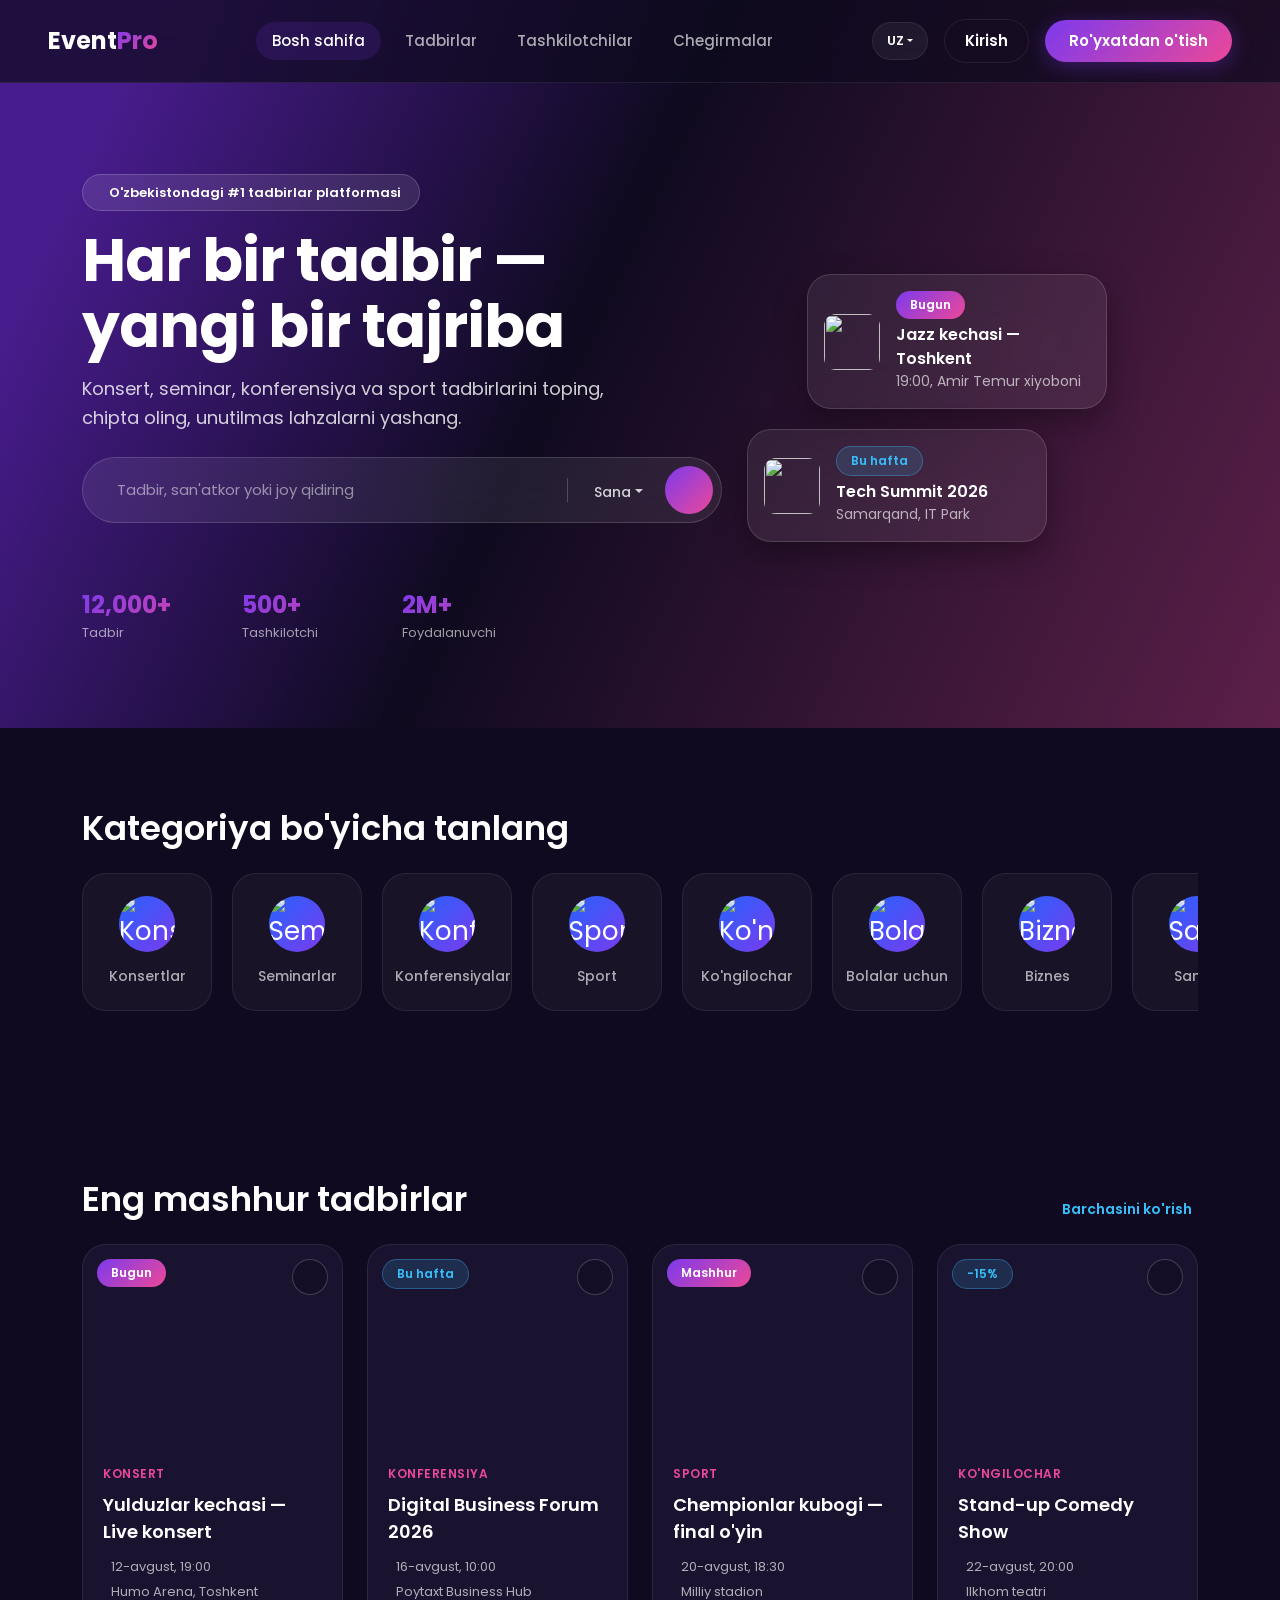
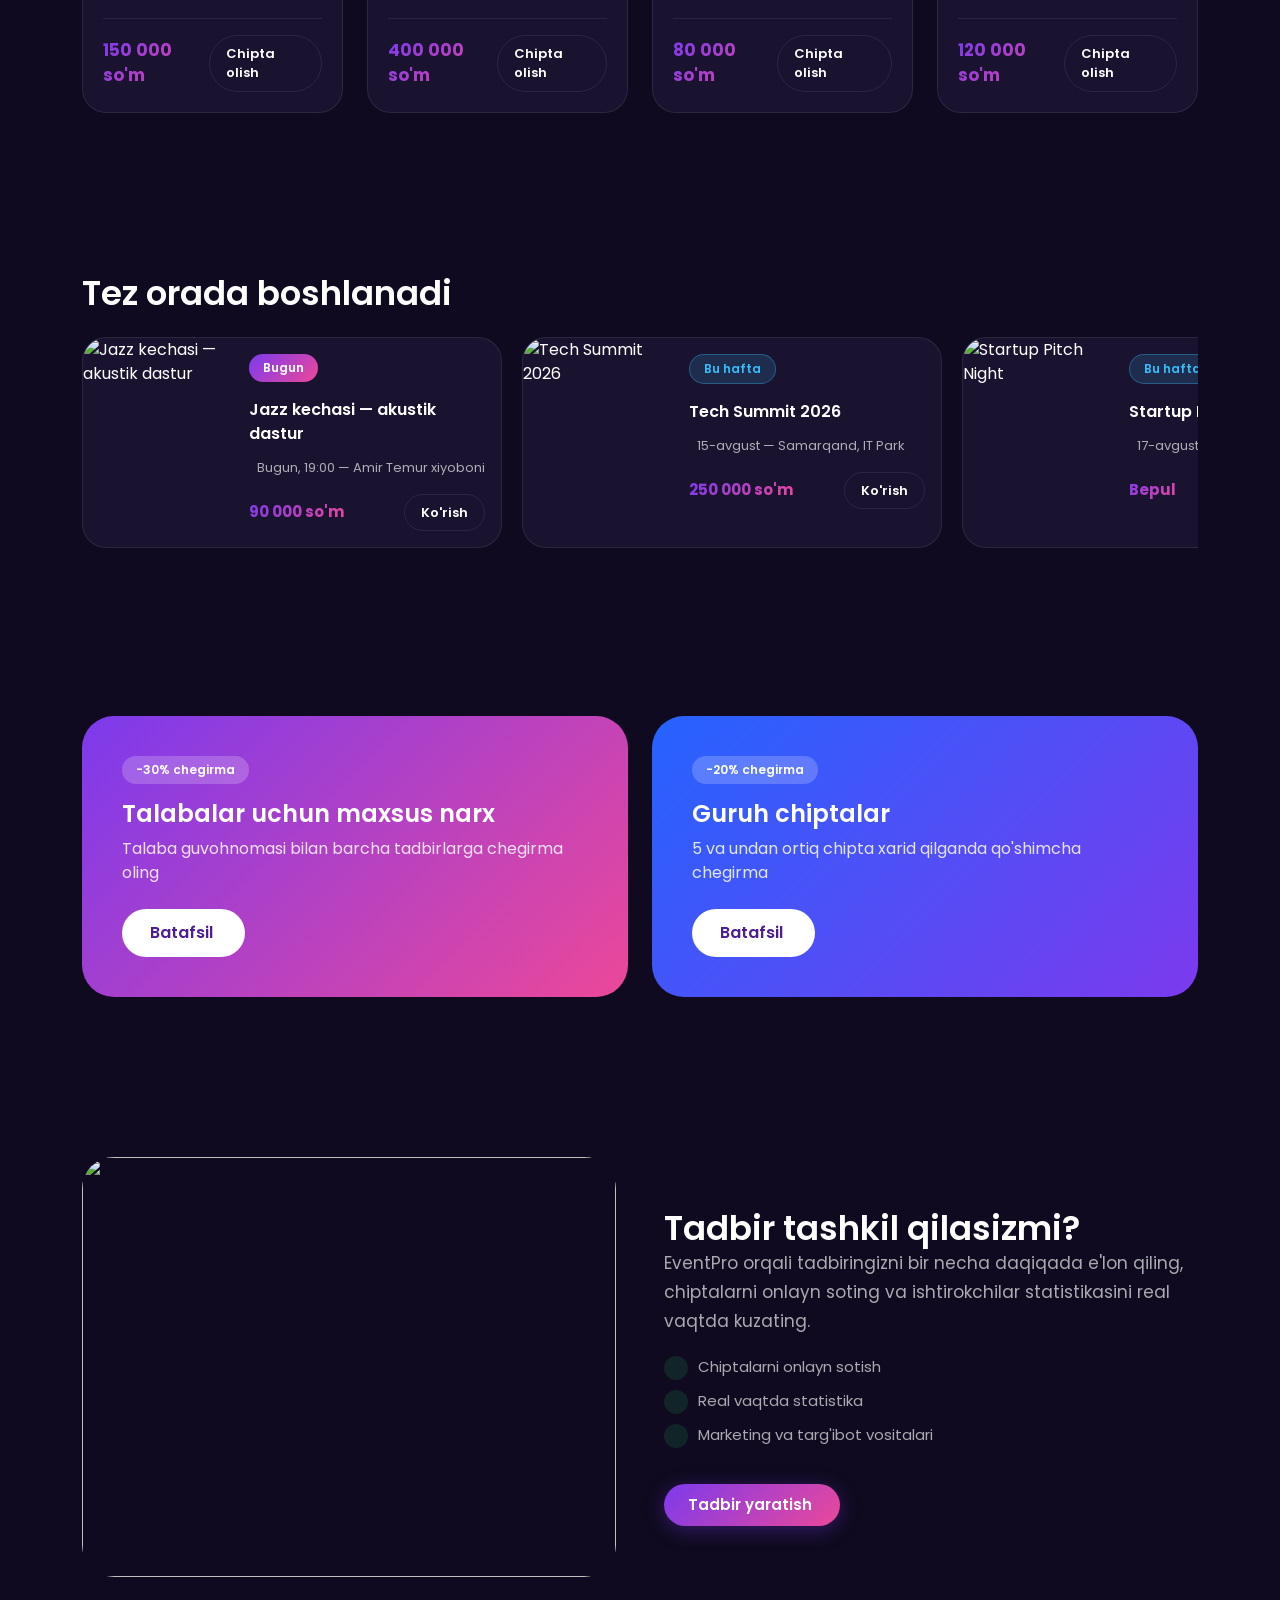
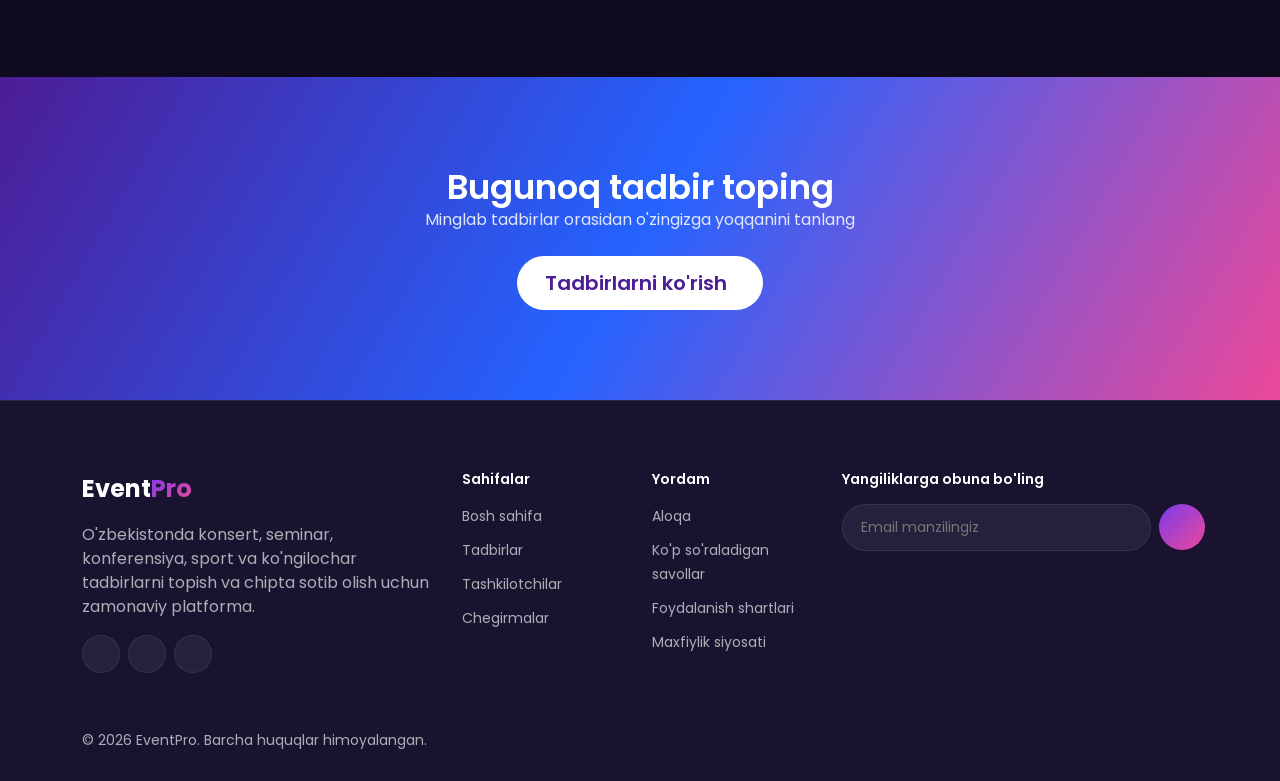
==== index.html @ 4c1327f3 "first commit" ====
<!DOCTYPE html>
<html lang="uz">

<head>
  <meta charset="UTF-8">
  <meta name="viewport" content="width=device-width, initial-scale=1.0">
  <title>EventPro — O'zbekistondagi tadbirlar platformasi</title>
  <link rel="preconnect" href="https://fonts.googleapis.com">
  <link href="https://fonts.googleapis.com/css2?family=Poppins:wght@400;500;600;700;800&display=swap" rel="stylesheet">
  <link href="https://cdn.jsdelivr.net/npm/bootstrap@5.3.3/dist/css/bootstrap.min.css" rel="stylesheet">
  <link rel="stylesheet"
    href="https://cdnjs.cloudflare.com/ajax/libs/tabler-icons/2.47.0/iconfont/tabler-icons.min.css">
  <link rel="stylesheet" href="style.css">
</head>

<body>

  <!-- ============ NAVBAR ============ -->
  <nav class="navbar navbar-expand-lg navbar-dark fixed-top ep-navbar" id="mainNavbar">
    <div class="container-fluid px-4 px-lg-5">
      <a class="navbar-brand ep-logo" href="index.html">Event<span>Pro</span></a>

      <button class="navbar-toggler border-0 text-white ep-menu-toggle" type="button" data-bs-toggle="offcanvas"
        data-bs-target="#mobileMenu" aria-label="Menyuni ochish">
        <span class="ep-menu-lines" aria-hidden="true"><span></span><span></span><span></span></span>
      </button>

      <div class="collapse navbar-collapse d-none d-lg-flex">
        <ul class="navbar-nav mx-auto ep-nav-links">
          <li class="nav-item"><a class="nav-link active" href="index.html">Bosh sahifa</a></li>
          <li class="nav-item"><a class="nav-link" href="events.html">Tadbirlar</a></li>
          <li class="nav-item"><a class="nav-link" href="organizer-dashboard.html">Tashkilotchilar</a></li>
          <li class="nav-item"><a class="nav-link" href="#discounts">Chegirmalar</a></li>
        </ul>
        <div class="d-flex align-items-center gap-3">
          <div class="dropdown">
            <button class="btn ep-lang-btn dropdown-toggle" data-bs-toggle="dropdown">UZ</button>
            <ul class="dropdown-menu dropdown-menu-end ep-dropdown">
              <li><a class="dropdown-item" href="#">O'zbekcha</a></li>
              <li><a class="dropdown-item" href="#">Русский</a></li>
              <li><a class="dropdown-item" href="#">English</a></li>
            </ul>
          </div>
          <a href="profile.html" class="btn ep-btn-ghost">Kirish</a>
          <a href="profile.html" class="btn ep-btn-primary">Ro'yxatdan o'tish</a>
        </div>
      </div>
    </div>
  </nav>

  <!-- ============ MOBILE OFFCANVAS ============ -->
  <div class="offcanvas offcanvas-start ep-offcanvas" tabindex="-1" id="mobileMenu">
    <div class="offcanvas-header">
      <a class="navbar-brand ep-logo" href="index.html">Event<span>Pro</span></a>
      <button type="button" class="btn-close btn-close-white" data-bs-dismiss="offcanvas"></button>
    </div>
    <div class="offcanvas-body d-flex flex-column">
      <div class="list-group list-group-flush ep-mobile-list mb-4">
        <a href="index.html" class="list-group-item active"><i class="ti ti-home me-3"></i>Bosh sahifa</a>
        <a href="events.html" class="list-group-item"><i class="ti ti-calendar-event me-3"></i>Tadbirlar</a>
        <a href="organizer-dashboard.html" class="list-group-item"><i class="ti ti-users me-3"></i>Tashkilotchilar</a>
        <a href="#discounts" class="list-group-item"><i class="ti ti-discount-2 me-3"></i>Chegirmalar</a>
        <a href="profile.html" class="list-group-item"><i class="ti ti-ticket me-3"></i>Mening chiptalarim</a>
        <a href="profile.html#settings" class="list-group-item"><i class="ti ti-settings me-3"></i>Sozlamalar</a>
      </div>
      <div class="mt-auto d-flex flex-column gap-2">
        <a href="profile.html" class="btn ep-btn-ghost w-100">Kirish</a>
        <a href="profile.html" class="btn ep-btn-primary w-100">Ro'yxatdan o'tish</a>
      </div>
    </div>
  </div>

  <!-- ============ HERO ============ -->
  <header class="ep-hero">
    <div class="ep-hero-bg"
      style="background-image:url('https://images.unsplash.com/photo-1470229722913-7c0e2dbbafd3?q=80&w=1600&auto=format&fit=crop')">
    </div>
    <div class="ep-hero-overlay"></div>
    <div class="container position-relative">
      <div class="row align-items-center" style="min-height:640px;">
        <div class="col-lg-7 py-5">
          <span class="ep-eyebrow"><i class="ti ti-sparkles me-2"></i>O'zbekistondagi #1 tadbirlar platformasi</span>
          <h1 class="ep-hero-title mt-3">Har bir tadbir —<br>yangi bir tajriba</h1>
          <p class="ep-hero-sub">Konsert, seminar, konferensiya va sport tadbirlarini toping, chipta oling, unutilmas
            lahzalarni yashang.</p>

          <div class="ep-search-bar mt-4">
            <i class="ti ti-search"></i>
            <input type="text" placeholder="Tadbir, san'atkor yoki joy qidiring" class="ep-search-input">
            <span class="ep-search-divider d-none d-md-block"></span>
            <div class="dropdown d-none d-md-block">
              <button class="btn ep-search-sub dropdown-toggle" data-bs-toggle="dropdown"><i
                  class="ti ti-calendar me-1"></i>Sana</button>
              <ul class="dropdown-menu ep-dropdown">
                <li><a class="dropdown-item" href="#">Bugun</a></li>
                <li><a class="dropdown-item" href="#">Bu hafta</a></li>
                <li><a class="dropdown-item" href="#">Bu oy</a></li>
              </ul>
            </div>
            <button class="btn ep-search-submit"><i class="ti ti-search fs-5"></i></button>
          </div>

          <div class="row ep-stats mt-5 g-3">
            <div class="col-4">
              <div class="ep-stat-num">12,000+</div>
              <div class="ep-stat-label">Tadbir</div>
            </div>
            <div class="col-4">
              <div class="ep-stat-num">500+</div>
              <div class="ep-stat-label">Tashkilotchi</div>
            </div>
            <div class="col-4">
              <div class="ep-stat-num">2M+</div>
              <div class="ep-stat-label">Foydalanuvchi</div>
            </div>
          </div>
        </div>

        <div class="col-lg-5 d-none d-lg-block">
          <div class="ep-float-card ep-float-card-1">
            <div class="d-flex gap-3 align-items-center">
              <img src="https://images.unsplash.com/photo-1501281668745-f7f57925c3b4?q=80&w=200&auto=format&fit=crop"
                class="ep-float-thumb">
              <div>
                <div class="ep-badge ep-badge-today mb-1">Bugun</div>
                <div class="fw-600">Jazz kechasi — Toshkent</div>
                <div class="ep-muted small">19:00, Amir Temur xiyoboni</div>
              </div>
            </div>
          </div>
          <div class="ep-float-card ep-float-card-2">
            <div class="d-flex gap-3 align-items-center">
              <img src="https://images.unsplash.com/photo-1540575467063-178a50c2df87?q=80&w=200&auto=format&fit=crop"
                class="ep-float-thumb">
              <div>
                <div class="ep-badge ep-badge-week mb-1">Bu hafta</div>
                <div class="fw-600">Tech Summit 2026</div>
                <div class="ep-muted small">Samarqand, IT Park</div>
              </div>
            </div>
          </div>
        </div>
      </div>
    </div>
  </header>

  <!-- ============ CATEGORIES ============ -->
  <section class="ep-section">
    <div class="container">
      <div class="d-flex justify-content-between align-items-end mb-4">
        <h2 class="ep-h2">Kategoriya bo'yicha tanlang</h2>
      </div>
      <div class="ep-cat-scroll">
        <div class="ep-cat-card">
          <div class="ep-cat-icon"><img
              src="https://images.unsplash.com/photo-1501386761578-eac5c94b800a?q=80&w=200&auto=format&fit=crop"
              alt="Konsertlar"></div><span>Konsertlar</span>
        </div>
        <div class="ep-cat-card">
          <div class="ep-cat-icon"><img
              src="https://images.unsplash.com/photo-1540575467063-178a50c2df87?q=80&w=200&auto=format&fit=crop"
              alt="Seminarlar"></div><span>Seminarlar</span>
        </div>
        <div class="ep-cat-card">
          <div class="ep-cat-icon"><img
              src="https://images.unsplash.com/photo-1505373877841-8d25f7d46678?q=80&w=200&auto=format&fit=crop"
              alt="Konferensiyalar"></div><span>Konferensiyalar</span>
        </div>
        <div class="ep-cat-card">
          <div class="ep-cat-icon"><img
              src="https://images.unsplash.com/photo-1461896836934-ffe607ba8211?q=80&w=200&auto=format&fit=crop"
              alt="Sport"></div><span>Sport</span>
        </div>
        <div class="ep-cat-card">
          <div class="ep-cat-icon"><img
              src="https://images.unsplash.com/photo-1492684223066-81342ee5ff30?q=80&w=200&auto=format&fit=crop"
              alt="Ko'ngilochar"></div><span>Ko'ngilochar</span>
        </div>
        <div class="ep-cat-card">
          <div class="ep-cat-icon"><img
              src="https://images.unsplash.com/photo-1472162072942-cd5147eb3902?q=80&w=200&auto=format&fit=crop"
              alt="Bolalar uchun"></div><span>Bolalar uchun</span>
        </div>
        <div class="ep-cat-card">
          <div class="ep-cat-icon"><img
              src="https://images.unsplash.com/photo-1556761175-b413da4baf72?q=80&w=200&auto=format&fit=crop"
              alt="Biznes"></div><span>Biznes</span>
        </div>
        <div class="ep-cat-card">
          <div class="ep-cat-icon"><img
              src="https://images.unsplash.com/photo-1549490349-8643362247b5?q=80&w=200&auto=format&fit=crop"
              alt="San'at"></div><span>San'at</span>
        </div>
      </div>
    </div>
  </section>

  <!-- ============ POPULAR EVENTS ============ -->
  <section class="ep-section" id="discounts">
    <div class="container">
      <div class="d-flex justify-content-between align-items-end mb-4">
        <h2 class="ep-h2">Eng mashhur tadbirlar</h2>
        <a href="#" class="ep-link-more">Barchasini ko'rish <i class="ti ti-arrow-right"></i></a>
      </div>
      <div class="row g-4" id="popularEvents"></div>
    </div>
  </section>

  <!-- ============ UPCOMING EVENTS ============ -->
  <section class="ep-section">
    <div class="container">
      <div class="d-flex justify-content-between align-items-end mb-4">
        <h2 class="ep-h2">Tez orada boshlanadi</h2>
      </div>
      <div class="ep-upcoming-scroll" id="upcomingEvents"></div>
    </div>
  </section>

  <!-- ============ DISCOUNTS ============ -->
  <section class="ep-section">
    <div class="container">
      <div class="row g-4">
        <div class="col-md-6">
          <div class="ep-promo-banner ep-promo-1">
            <div class="ep-badge ep-badge-discount mb-3">-30% chegirma</div>
            <h3 class="ep-h3 text-white">Talabalar uchun maxsus narx</h3>
            <p class="ep-muted-white">Talaba guvohnomasi bilan barcha tadbirlarga chegirma oling</p>
            <a href="#" class="btn ep-btn-white mt-2">Batafsil <i class="ti ti-arrow-right ms-1"></i></a>
          </div>
        </div>
        <div class="col-md-6">
          <div class="ep-promo-banner ep-promo-2">
            <div class="ep-badge ep-badge-discount mb-3">-20% chegirma</div>
            <h3 class="ep-h3 text-white">Guruh chiptalar</h3>
            <p class="ep-muted-white">5 va undan ortiq chipta xarid qilganda qo'shimcha chegirma</p>
            <a href="#" class="btn ep-btn-white mt-2">Batafsil <i class="ti ti-arrow-right ms-1"></i></a>
          </div>
        </div>
      </div>
    </div>
  </section>

  <!-- ============ ORGANIZER CTA ============ -->
  <section class="ep-section">
    <div class="container">
      <div class="ep-organizer-block row align-items-center g-5">
        <div class="col-lg-6">
          <img src="https://images.unsplash.com/photo-1492684223066-81342ee5ff30?q=80&w=1200&auto=format&fit=crop"
            class="ep-organizer-img">
        </div>
        <div class="col-lg-6">
          <h2 class="ep-h2">Tadbir tashkil qilasizmi?</h2>
          <p class="ep-body-lg">EventPro orqali tadbiringizni bir necha daqiqada e'lon qiling, chiptalarni onlayn soting
            va ishtirokchilar statistikasini real vaqtda kuzating.</p>
          <ul class="ep-check-list">
            <li><i class="ti ti-check"></i>Chiptalarni onlayn sotish</li>
            <li><i class="ti ti-check"></i>Real vaqtda statistika</li>
            <li><i class="ti ti-check"></i>Marketing va targ'ibot vositalari</li>
          </ul>
          <a href="#" class="btn ep-btn-primary mt-3">Tadbir yaratish <i class="ti ti-arrow-right ms-1"></i></a>
        </div>
      </div>
    </div>
  </section>

  <!-- ============ FINAL CTA ============ -->
  <section class="ep-final-cta">
    <div class="container text-center position-relative">
      <h2 class="ep-h2 text-white">Bugunoq tadbir toping</h2>
      <p class="ep-muted-white mb-4">Minglab tadbirlar orasidan o'zingizga yoqqanini tanlang</p>
      <a href="#" class="btn ep-btn-white btn-lg">Tadbirlarni ko'rish <i class="ti ti-arrow-right ms-2"></i></a>
    </div>
  </section>

  <!-- ============ FOOTER ============ -->
  <footer class="ep-footer">
    <div class="container">
      <div class="row g-4">
        <div class="col-lg-4">
          <a class="navbar-brand ep-logo" href="#">Event<span>Pro</span></a>
          <p class="ep-muted mt-3">O'zbekistonda konsert, seminar, konferensiya, sport va ko'ngilochar tadbirlarni
            topish va chipta sotib olish uchun zamonaviy platforma.</p>
          <div class="d-flex gap-2 mt-3">
            <a href="#" class="ep-social"><i class="ti ti-brand-instagram"></i></a>
            <a href="#" class="ep-social"><i class="ti ti-brand-telegram"></i></a>
            <a href="#" class="ep-social"><i class="ti ti-brand-facebook"></i></a>
          </div>
        </div>
        <div class="col-lg-2 col-6">
          <h6 class="ep-footer-title">Sahifalar</h6>
          <ul class="ep-footer-list">
            <li><a href="#">Bosh sahifa</a></li>
            <li><a href="#">Tadbirlar</a></li>
            <li><a href="#">Tashkilotchilar</a></li>
            <li><a href="#">Chegirmalar</a></li>
          </ul>
        </div>
        <div class="col-lg-2 col-6">
          <h6 class="ep-footer-title">Yordam</h6>
          <ul class="ep-footer-list">
            <li><a href="#">Aloqa</a></li>
            <li><a href="#">Ko'p so'raladigan savollar</a></li>
            <li><a href="#">Foydalanish shartlari</a></li>
            <li><a href="#">Maxfiylik siyosati</a></li>
          </ul>
        </div>
        <div class="col-lg-4">
          <h6 class="ep-footer-title">Yangiliklarga obuna bo'ling</h6>
          <div class="ep-newsletter mt-2">
            <input type="email" placeholder="Email manzilingiz">
            <button><i class="ti ti-send"></i></button>
          </div>
        </div>
      </div>
      <hr class="ep-footer-divider">
      <p class="ep-muted small mb-0">© 2026 EventPro. Barcha huquqlar himoyalangan.</p>
    </div>
  </footer>

  <script src="https://cdn.jsdelivr.net/npm/bootstrap@5.3.3/dist/js/bootstrap.bundle.min.js"></script>
  <script src="script.js"></script>
</body>

</html>
---- style.css ----
:root {
  --purple: #7C3AED;
  --purple-deep: #4C1D95;
  --blue: #2563FF;
  --sky: #38BDF8;
  --pink: #EC4899;
  --fuchsia: #D946EF;
  --bg-primary: #0F0A1F;
  --bg-secondary: #1A1330;
  --bg-surface: #241B42;
  --border-soft: rgba(255, 255, 255, 0.08);
  --text-primary: #FFFFFF;
  --text-secondary: rgba(255, 255, 255, 0.65);
  --text-muted: rgba(255, 255, 255, 0.45);
  --success: #22C55E;
  --grad-primary: linear-gradient(135deg, #7C3AED, #EC4899);
  --grad-blue-purple: linear-gradient(135deg, #2563FF, #7C3AED);
  --grad-cta: linear-gradient(120deg, #4C1D95, #2563FF, #EC4899);
  --radius-xs: 8px;
  --radius-s: 12px;
  --radius-m: 16px;
  --radius-l: 24px;
  --radius-xl: 32px;
  --radius-full: 999px;
}

* {
  box-sizing: border-box;
}

body {
  font-family: 'Poppins', sans-serif;
  background: var(--bg-primary);
  color: var(--text-primary);
  overflow-x: hidden;
}

#discounts {
  scroll-margin-top: 90px;
}

a {
  text-decoration: none;
}

.fw-600 {
  font-weight: 600;
}

.ep-muted {
  color: var(--text-secondary);
}

.ep-muted-white {
  color: rgba(255, 255, 255, 0.85);
}

/* ===== NAVBAR ===== */
.ep-navbar {
  background: rgba(15, 10, 31, 0.7);
  backdrop-filter: blur(20px);
  -webkit-backdrop-filter: blur(20px);
  border-bottom: 1px solid var(--border-soft);
  padding: 18px 0;
  transition: .3s;
}

.ep-navbar .navbar-toggler {
  display: none !important;
  color: var(--pink);
  padding: 6px;
  opacity: 1;
  visibility: visible;
}

.ep-menu-toggle {
  width: 44px;
  height: 44px;
  align-items: center;
  justify-content: center;
  flex-shrink: 0;
  background: rgba(236, 72, 153, 0.12);
  border: 1px solid rgba(236, 72, 153, 0.45) !important;
  border-radius: 10px;
}

.ep-menu-lines {
  display: flex;
  flex-direction: column;
  gap: 5px;
}

.ep-menu-lines span {
  display: block;
  width: 22px;
  height: 2px;
  background: var(--pink);
  border-radius: 2px;
}

.ep-logo {
  font-weight: 700;
  font-size: 24px;
  color: var(--text-primary) !important;
}

.ep-logo span {
  background: var(--grad-primary);
  -webkit-background-clip: text;
  background-clip: text;
  color: transparent;
}

.ep-nav-links {
  gap: 8px;
}

.ep-nav-links .nav-link {
  color: var(--text-secondary);
  font-weight: 500;
  font-size: 15px;
  padding: 8px 16px !important;
  border-radius: var(--radius-full);
  transition: .2s;
}

.ep-nav-links .nav-link:hover,
.ep-nav-links .nav-link.active {
  color: var(--text-primary);
  background: rgba(124, 58, 237, 0.15);
}

.ep-lang-btn {
  background: rgba(255, 255, 255, 0.06);
  color: var(--text-primary);
  border: 1px solid var(--border-soft);
  border-radius: var(--radius-full);
  font-size: 13px;
  font-weight: 600;
  padding: 8px 14px;
}

.ep-dropdown {
  background: var(--bg-surface);
  border: 1px solid var(--border-soft);
  border-radius: var(--radius-s);
  padding: 8px;
}

.ep-dropdown .dropdown-item {
  color: var(--text-secondary);
  border-radius: var(--radius-xs);
  padding: 8px 12px;
  font-size: 14px;
}

.ep-dropdown .dropdown-item:hover {
  background: rgba(124, 58, 237, 0.15);
  color: var(--text-primary);
}

.ep-btn-ghost {
  color: var(--text-primary);
  font-weight: 600;
  font-size: 15px;
  padding: 10px 20px;
  border-radius: var(--radius-full);
  background: transparent;
  border: 1px solid var(--border-soft);
}

.ep-btn-ghost:hover {
  background: rgba(255, 255, 255, 0.06);
  color: var(--text-primary);
}

.ep-btn-primary {
  background: var(--grad-primary);
  color: #fff;
  font-weight: 600;
  font-size: 15px;
  padding: 10px 24px;
  border-radius: var(--radius-full);
  border: none;
  box-shadow: 0 4px 20px rgba(124, 58, 237, 0.35);
  transition: .25s;
}

.ep-btn-primary:hover {
  color: #fff;
  transform: translateY(-2px);
  box-shadow: 0 8px 28px rgba(124, 58, 237, 0.5);
}

.ep-btn-white {
  background: #fff;
  color: var(--purple-deep);
  font-weight: 600;
  padding: 12px 28px;
  border-radius: var(--radius-full);
  border: none;
}

.ep-btn-white:hover {
  color: var(--purple-deep);
  transform: translateY(-2px);
}

/* ===== OFFCANVAS ===== */
.ep-offcanvas {
  background: var(--bg-secondary);
  color: var(--text-primary);
  width: 300px !important;
  border-right: 1px solid var(--border-soft);
}

.ep-mobile-list .list-group-item {
  background: transparent;
  color: var(--text-secondary);
  border: none;
  border-bottom: 1px solid var(--border-soft);
  padding: 14px 4px;
  font-weight: 500;
}

.ep-mobile-list .list-group-item.active {
  color: var(--text-primary);
  background: rgba(124, 58, 237, 0.12);
  border-radius: var(--radius-s);
}

/* ===== HERO ===== */
.ep-hero {
  position: relative;
  padding-top: 88px;
  overflow: hidden;
}

.ep-hero-bg {
  position: absolute;
  inset: 0;
  background-size: cover;
  background-position: center;
  filter: brightness(0.55);
}

.ep-hero-overlay {
  position: absolute;
  inset: 0;
  background: linear-gradient(115deg, rgba(76, 29, 149, 0.92) 10%, rgba(15, 10, 31, 0.75) 45%, rgba(236, 72, 153, 0.35) 100%);
}

.ep-eyebrow {
  display: inline-flex;
  align-items: center;
  background: rgba(255, 255, 255, 0.1);
  border: 1px solid rgba(255, 255, 255, 0.18);
  color: #fff;
  font-size: 13px;
  font-weight: 600;
  padding: 8px 18px;
  border-radius: var(--radius-full);
  backdrop-filter: blur(10px);
}

.ep-hero-title {
  font-size: 60px;
  font-weight: 700;
  line-height: 1.1;
  letter-spacing: -1px;
}

.ep-hero-sub {
  font-size: 18px;
  color: rgba(255, 255, 255, 0.8);
  max-width: 540px;
  margin-top: 16px;
  line-height: 1.6;
}

.ep-search-bar {
  display: flex;
  align-items: center;
  gap: 10px;
  background: rgba(255, 255, 255, 0.08);
  backdrop-filter: blur(20px);
  border: 1px solid rgba(255, 255, 255, 0.15);
  border-radius: var(--radius-full);
  padding: 8px 8px 8px 24px;
  max-width: 640px;
}

.ep-search-bar i {
  color: rgba(255, 255, 255, 0.6);
  font-size: 20px;
}

.ep-search-input {
  flex: 1;
  background: transparent;
  border: none;
  outline: none;
  color: #fff;
  font-size: 15px;
  padding: 12px 0;
}

.ep-search-input::placeholder {
  color: rgba(255, 255, 255, 0.5);
}

.ep-search-divider {
  width: 1px;
  height: 24px;
  background: rgba(255, 255, 255, 0.2);
}

.ep-search-sub {
  color: rgba(255, 255, 255, 0.8);
  font-size: 14px;
  font-weight: 500;
  background: transparent;
  border: none;
  white-space: nowrap;
}

.ep-search-submit {
  background: var(--grad-primary);
  border: none;
  width: 48px;
  height: 48px;
  border-radius: 50%;
  display: flex;
  align-items: center;
  justify-content: center;
  color: #fff;
  flex-shrink: 0;
}

.ep-stats {
  max-width: 480px;
}

.ep-stat-num {
  font-size: 24px;
  font-weight: 700;
  background: var(--grad-primary);
  -webkit-background-clip: text;
  background-clip: text;
  color: transparent;
}

.ep-stat-label {
  font-size: 13px;
  color: rgba(255, 255, 255, 0.6);
}

.ep-float-card {
  background: rgba(255, 255, 255, 0.07);
  backdrop-filter: blur(24px);
  border: 1px solid rgba(255, 255, 255, 0.14);
  border-radius: var(--radius-l);
  padding: 16px;
  box-shadow: 0 12px 32px rgba(0, 0, 0, 0.35);
  width: 300px;
}

.ep-float-card-1 {
  margin-left: 60px;
}

.ep-float-card-2 {
  margin-left: 0;
  margin-top: 20px;
}

.ep-float-thumb {
  width: 56px;
  height: 56px;
  border-radius: var(--radius-s);
  object-fit: cover;
}

/* ===== SECTIONS / HEADINGS ===== */
.ep-section {
  padding: 80px 0;
}

.ep-h2 {
  font-size: 34px;
  font-weight: 600;
  margin: 0;
}

.ep-h3 {
  font-size: 24px;
  font-weight: 600;
}

.ep-body-lg {
  font-size: 17px;
  color: var(--text-secondary);
  line-height: 1.7;
}

.ep-link-more {
  color: var(--sky);
  font-weight: 600;
  font-size: 14px;
  display: flex;
  align-items: center;
  gap: 6px;
}

/* ===== BADGES ===== */
.ep-badge {
  display: inline-flex;
  align-items: center;
  font-size: 12px;
  font-weight: 600;
  padding: 5px 14px;
  border-radius: var(--radius-full);
}

.ep-badge-today {
  background: var(--grad-primary);
  color: #fff;
}

.ep-badge-week {
  background: rgba(56, 189, 248, 0.15);
  color: var(--sky);
  border: 1px solid rgba(56, 189, 248, 0.35);
}

.ep-badge-discount {
  background: var(--grad-cta);
  color: #fff;
}

/* ===== CATEGORIES ===== */
.ep-cat-scroll {
  display: flex;
  gap: 20px;
  overflow-x: auto;
  padding-bottom: 8px;
  scroll-snap-type: x mandatory;
}

.ep-cat-scroll::-webkit-scrollbar {
  height: 6px;
}

.ep-cat-scroll::-webkit-scrollbar-thumb {
  background: var(--bg-surface);
  border-radius: 10px;
}

.ep-cat-card {
  flex: 0 0 auto;
  width: 130px;
  background: rgba(255, 255, 255, 0.04);
  border: 1px solid var(--border-soft);
  border-radius: var(--radius-l);
  padding: 22px 12px;
  text-align: center;
  scroll-snap-align: start;
  transition: .25s;
  cursor: pointer;
}

.ep-cat-card:hover {
  background: rgba(124, 58, 237, 0.1);
  border-color: rgba(124, 58, 237, 0.4);
  transform: translateY(-4px);
}

.ep-cat-icon {
  width: 56px;
  height: 56px;
  margin: 0 auto 12px;
  border-radius: 50%;
  background: var(--grad-blue-purple);
  display: flex;
  align-items: center;
  justify-content: center;
  font-size: 26px;
  color: #fff;
}

.ep-cat-icon img {
  width: 100%;
  height: 100%;
  border-radius: 50%;
  object-fit: cover;
}

.ep-cat-card span {
  font-size: 14px;
  font-weight: 500;
  color: var(--text-secondary);
}

/* ===== EVENT CARDS ===== */
.ep-event-card {
  background: var(--bg-secondary);
  border: 1px solid var(--border-soft);
  border-radius: var(--radius-l);
  overflow: hidden;
  transition: .25s;
  height: 100%;
}

.ep-event-card:hover {
  transform: translateY(-6px);
  box-shadow: 0 16px 40px rgba(124, 58, 237, 0.25);
  border-color: rgba(124, 58, 237, 0.3);
}

.ep-event-img {
  position: relative;
  height: 200px;
  background-size: cover;
  background-position: center;
}

.ep-event-img .ep-badge {
  position: absolute;
  top: 14px;
  left: 14px;
}

.ep-fav-btn {
  position: absolute;
  top: 14px;
  right: 14px;
  width: 36px;
  height: 36px;
  border-radius: 50%;
  background: rgba(15, 10, 31, 0.5);
  backdrop-filter: blur(10px);
  display: flex;
  align-items: center;
  justify-content: center;
  color: #fff;
  border: 1px solid rgba(255, 255, 255, 0.2);
}

.ep-event-body {
  padding: 20px;
}

.ep-event-cat {
  font-size: 12px;
  font-weight: 600;
  color: var(--pink);
  text-transform: uppercase;
  letter-spacing: .5px;
}

.ep-event-title {
  font-size: 18px;
  font-weight: 600;
  margin: 8px 0 12px;
}

.ep-event-meta {
  display: flex;
  align-items: center;
  gap: 8px;
  font-size: 13px;
  color: var(--text-secondary);
  margin-bottom: 6px;
}

.ep-event-meta i {
  font-size: 16px;
  color: var(--sky);
}

.ep-event-footer {
  display: flex;
  justify-content: space-between;
  align-items: center;
  margin-top: 16px;
  padding-top: 16px;
  border-top: 1px solid var(--border-soft);
}

.ep-event-price {
  font-size: 17px;
  font-weight: 700;
  background: var(--grad-primary);
  -webkit-background-clip: text;
  background-clip: text;
  color: transparent;
}

.ep-event-cta {
  color: var(--text-primary);
  font-size: 13px;
  font-weight: 600;
  border: 1px solid var(--border-soft);
  padding: 8px 16px;
  border-radius: var(--radius-full);
}

.ep-event-cta:hover {
  background: rgba(124, 58, 237, 0.15);
  color: #fff;
}

/* Upcoming (horizontal cards) */
.ep-upcoming-scroll {
  display: flex;
  gap: 20px;
  overflow-x: auto;
  padding-bottom: 8px;
}

.ep-upcoming-scroll::-webkit-scrollbar {
  height: 6px;
}

.ep-upcoming-scroll::-webkit-scrollbar-thumb {
  background: var(--bg-surface);
  border-radius: 10px;
}

.ep-upcoming-card {
  flex: 0 0 auto;
  width: 420px;
  display: flex;
  background: var(--bg-secondary);
  border: 1px solid var(--border-soft);
  border-radius: var(--radius-l);
  overflow: hidden;
}

.ep-upcoming-card img {
  width: 150px;
  height: 100%;
  object-fit: cover;
}

.ep-upcoming-body {
  padding: 16px;
  flex: 1;
}

/* ===== PROMO BANNERS ===== */
.ep-promo-banner {
  border-radius: var(--radius-xl);
  padding: 40px;
  height: 100%;
  position: relative;
  overflow: hidden;
}

.ep-promo-1 {
  background: var(--grad-primary);
}

.ep-promo-2 {
  background: var(--grad-blue-purple);
}

.ep-badge-discount {
  background: rgba(255, 255, 255, 0.2);
}

/* ===== ORGANIZER ===== */
.ep-organizer-img {
  width: 100%;
  border-radius: var(--radius-xl);
  object-fit: cover;
  height: 420px;
}

.ep-check-list {
  list-style: none;
  padding: 0;
  margin: 20px 0;
}

.ep-check-list li {
  display: flex;
  align-items: center;
  gap: 10px;
  color: var(--text-secondary);
  margin-bottom: 10px;
  font-size: 15px;
}

.ep-check-list i {
  color: var(--success);
  background: rgba(34, 197, 94, 0.15);
  width: 24px;
  height: 24px;
  border-radius: 50%;
  display: flex;
  align-items: center;
  justify-content: center;
  font-size: 14px;
}

/* ===== FINAL CTA ===== */
.ep-final-cta {
  background: var(--grad-cta);
  padding: 90px 0;
  margin-top: 20px;
}

/* ===== FOOTER ===== */
.ep-footer {
  background: var(--bg-secondary);
  padding: 70px 0 30px;
  border-top: 1px solid var(--border-soft);
}

.ep-footer-title {
  font-size: 14px;
  font-weight: 600;
  color: var(--text-primary);
  margin-bottom: 16px;
}

.ep-footer-list {
  list-style: none;
  padding: 0;
}

.ep-footer-list li {
  margin-bottom: 10px;
}

.ep-footer-list a {
  color: var(--text-secondary);
  font-size: 14px;
}

.ep-footer-list a:hover {
  color: var(--sky);
}

.ep-social {
  width: 38px;
  height: 38px;
  border-radius: 50%;
  background: rgba(255, 255, 255, 0.06);
  display: flex;
  align-items: center;
  justify-content: center;
  color: var(--text-secondary);
  border: 1px solid var(--border-soft);
}

.ep-social:hover {
  background: var(--grad-primary);
  color: #fff;
}

.ep-newsletter {
  display: flex;
  gap: 8px;
}

.ep-newsletter input {
  flex: 1;
  background: rgba(255, 255, 255, 0.06);
  border: 1px solid var(--border-soft);
  border-radius: var(--radius-full);
  padding: 12px 18px;
  color: #fff;
  outline: none;
  font-size: 14px;
}

.ep-newsletter button {
  width: 46px;
  height: 46px;
  border-radius: 50%;
  border: none;
  background: var(--grad-primary);
  color: #fff;
  flex-shrink: 0;
}

.ep-footer-divider {
  border-color: var(--border-soft);
  margin: 36px 0 20px;
}

/* ===== BREADCRUMB ===== */
.ep-breadcrumb {
  padding: 110px 0 0;
}

.ep-breadcrumb .breadcrumb {
  margin: 0;
}

.ep-breadcrumb .breadcrumb-item,
.ep-breadcrumb .breadcrumb-item a {
  color: var(--text-muted);
  font-size: 14px;
}

.ep-breadcrumb .breadcrumb-item.active {
  color: var(--text-secondary);
}

.ep-breadcrumb .breadcrumb-item+.breadcrumb-item::before {
  color: var(--text-muted);
}

/* ===== PAGE HEADER ===== */
.ep-page-header {
  padding: 24px 0 40px;
}

.ep-results-count {
  color: var(--text-secondary);
  font-size: 14px;
}

/* ===== FILTER PANEL ===== */
.ep-filter-panel {
  background: var(--bg-secondary);
  border: 1px solid var(--border-soft);
  border-radius: var(--radius-l);
  padding: 24px;
}

.ep-filter-panel .accordion-item {
  background: transparent;
  border: none;
  border-bottom: 1px solid var(--border-soft);
}

.ep-filter-panel .accordion-item:last-child {
  border-bottom: none;
}

.ep-filter-panel .accordion-button {
  background: transparent;
  color: var(--text-primary);
  font-weight: 600;
  font-size: 15px;
  padding: 16px 0;
  box-shadow: none;
}

.ep-filter-panel .accordion-button:not(.collapsed) {
  color: var(--text-primary);
  background: transparent;
  box-shadow: none;
}

.ep-filter-panel .accordion-button::after {
  filter: invert(1);
}

.ep-filter-panel .accordion-body {
  padding: 0 0 16px;
}

.ep-filter-panel .form-check {
  margin-bottom: 10px;
}

.ep-filter-panel .form-check-input {
  background-color: transparent;
  border: 1px solid var(--border-strong, rgba(255, 255, 255, 0.3));
}

.ep-filter-panel .form-check-input:checked {
  background-color: var(--purple);
  border-color: var(--purple);
}

.ep-filter-panel .form-check-label {
  color: var(--text-secondary);
  font-size: 14px;
}

.ep-filter-panel .form-range {
  accent-color: var(--purple);
}

.ep-clear-btn {
  width: 100%;
  color: var(--text-secondary);
  border: 1px solid var(--border-soft);
  border-radius: var(--radius-full);
  padding: 10px;
  font-size: 14px;
  font-weight: 600;
  background: transparent;
}

.ep-clear-btn:hover {
  background: rgba(255, 255, 255, 0.06);
  color: #fff;
}

/* Active filter chips */
.ep-chip {
  display: inline-flex;
  align-items: center;
  gap: 6px;
  background: rgba(124, 58, 237, 0.15);
  border: 1px solid rgba(124, 58, 237, 0.35);
  color: var(--text-primary);
  font-size: 13px;
  font-weight: 500;
  padding: 6px 12px;
  border-radius: var(--radius-full);
}

.ep-chip i {
  cursor: pointer;
  font-size: 14px;
  color: var(--text-muted);
}

/* Sort dropdown reuse ep-lang-btn style */
.ep-sort-btn {
  background: rgba(255, 255, 255, 0.06);
  color: var(--text-primary);
  border: 1px solid var(--border-soft);
  border-radius: var(--radius-full);
  padding: 10px 18px;
  font-size: 14px;
  font-weight: 500;
}

/* ===== PAGINATION ===== */
.ep-pagination {
  display: flex;
  justify-content: center;
  gap: 8px;
  margin-top: 40px;
}

.ep-page-btn {
  width: 40px;
  height: 40px;
  border-radius: 50%;
  display: flex;
  align-items: center;
  justify-content: center;
  color: var(--text-secondary);
  border: 1px solid var(--border-soft);
  background: transparent;
  font-size: 14px;
  font-weight: 600;
}

.ep-page-btn.active {
  background: var(--grad-primary);
  color: #fff;
  border: none;
}

.ep-page-btn:hover:not(.active) {
  background: rgba(255, 255, 255, 0.06);
  color: #fff;
}

/* ===== EVENT DETAIL ===== */
.ep-detail-banner {
  position: relative;
  height: 440px;
  border-radius: var(--radius-xl);
  overflow: hidden;
  background-size: cover;
  background-position: center;
  margin-top: 16px;
}

.ep-detail-banner::after {
  content: '';
  position: absolute;
  inset: 0;
  background: linear-gradient(0deg, rgba(15, 10, 31, 0.9) 0%, rgba(15, 10, 31, 0.1) 60%);
}

.ep-detail-banner-content {
  position: absolute;
  left: 0;
  right: 0;
  bottom: 0;
  padding: 36px;
  z-index: 2;
}

.ep-detail-top-actions {
  position: absolute;
  top: 20px;
  right: 20px;
  display: flex;
  gap: 10px;
  z-index: 2;
}

.ep-icon-btn {
  width: 42px;
  height: 42px;
  border-radius: 50%;
  background: rgba(15, 10, 31, 0.5);
  backdrop-filter: blur(10px);
  border: 1px solid rgba(255, 255, 255, 0.2);
  color: #fff;
  display: flex;
  align-items: center;
  justify-content: center;
}

.ep-detail-title {
  font-size: 36px;
  font-weight: 700;
  margin: 10px 0 14px;
}

.ep-detail-meta-row {
  display: flex;
  flex-wrap: wrap;
  gap: 22px;
}

.ep-detail-meta-row .item {
  display: flex;
  align-items: center;
  gap: 8px;
  color: rgba(255, 255, 255, 0.85);
  font-size: 14px;
}

.ep-detail-meta-row i {
  color: var(--sky);
}

.ep-gallery-thumbs {
  display: flex;
  gap: 14px;
  margin-top: 16px;
  overflow-x: auto;
}

.ep-gallery-thumbs img {
  width: 110px;
  height: 80px;
  object-fit: cover;
  border-radius: var(--radius-s);
  cursor: pointer;
  border: 2px solid transparent;
}

.ep-gallery-thumbs img:hover {
  border-color: var(--purple);
}

.ep-detail-section {
  margin-top: 44px;
}

.ep-detail-section h3 {
  font-size: 22px;
  font-weight: 600;
  margin-bottom: 16px;
}

.ep-program-accordion .accordion-item {
  background: var(--bg-secondary);
  border: 1px solid var(--border-soft);
  border-radius: var(--radius-m) !important;
  margin-bottom: 10px;
  overflow: hidden;
}

.ep-program-accordion .accordion-button {
  background: transparent;
  color: #fff;
  font-weight: 500;
  font-size: 15px;
  box-shadow: none;
}

.ep-program-accordion .accordion-button:not(.collapsed) {
  background: rgba(124, 58, 237, 0.1);
}

.ep-program-accordion .accordion-button::after {
  filter: invert(1);
}

.ep-program-accordion .accordion-body {
  color: var(--text-secondary);
  font-size: 14px;
}

.ep-organizer-row {
  display: flex;
  align-items: center;
  gap: 14px;
  background: var(--bg-secondary);
  border: 1px solid var(--border-soft);
  border-radius: var(--radius-m);
  padding: 16px;
}

.ep-organizer-row img {
  width: 52px;
  height: 52px;
  border-radius: 50%;
  object-fit: cover;
}

.ep-guest-scroll {
  display: flex;
  gap: 16px;
  overflow-x: auto;
}

.ep-guest-card {
  flex: 0 0 auto;
  width: 110px;
  text-align: center;
}

.ep-guest-card img {
  width: 80px;
  height: 80px;
  border-radius: 50%;
  object-fit: cover;
  margin-bottom: 8px;
}

.ep-guest-card .name {
  font-size: 13px;
  font-weight: 500;
}

.ep-review-card {
  background: var(--bg-secondary);
  border: 1px solid var(--border-soft);
  border-radius: var(--radius-m);
  padding: 18px;
  margin-bottom: 14px;
}

.ep-review-stars {
  color: #F59E0B;
  font-size: 14px;
  margin-bottom: 8px;
}

.ep-sticky-card {
  position: sticky;
  top: 110px;
  background: rgba(255, 255, 255, 0.06);
  backdrop-filter: blur(20px);
  border: 1px solid rgba(255, 255, 255, 0.12);
  border-radius: var(--radius-l);
  padding: 26px;
  box-shadow: 0 12px 40px rgba(0, 0, 0, 0.3);
}

.ep-sticky-price {
  font-size: 28px;
  font-weight: 700;
  background: var(--grad-primary);
  -webkit-background-clip: text;
  background-clip: text;
  color: transparent;
}

.ep-progress-slot .progress {
  height: 8px;
  background: rgba(255, 255, 255, 0.1);
  border-radius: 20px;
}

.ep-progress-slot .progress-bar {
  background: var(--grad-primary);
}

.ep-mobile-buy-bar {
  position: fixed;
  bottom: 0;
  left: 0;
  right: 0;
  z-index: 1000;
  background: rgba(15, 10, 31, 0.92);
  backdrop-filter: blur(20px);
  border-top: 1px solid var(--border-soft);
  padding: 14px 20px;
  display: flex;
  justify-content: space-between;
  align-items: center;
}

/* ===== MODAL ===== */
.ep-modal .modal-content {
  background: var(--bg-secondary);
  border: 1px solid var(--border-soft);
  border-radius: var(--radius-l);
  color: #fff;
}

.ep-modal .modal-header,
.ep-modal .modal-footer {
  border-color: var(--border-soft);
}

.ep-ticket-option {
  display: flex;
  justify-content: space-between;
  align-items: center;
  background: rgba(255, 255, 255, 0.04);
  border: 1px solid var(--border-soft);
  border-radius: var(--radius-m);
  padding: 14px 16px;
  margin-bottom: 10px;
  cursor: pointer;
}

.ep-ticket-option.selected {
  border-color: var(--purple);
  background: rgba(124, 58, 237, 0.12);
}

.ep-qty-control {
  display: flex;
  align-items: center;
  gap: 12px;
}

.ep-qty-control button {
  width: 30px;
  height: 30px;
  border-radius: 50%;
  border: 1px solid var(--border-soft);
  background: transparent;
  color: #fff;
}

/* ===== TABS (checkout) ===== */
.ep-tabs .nav-link {
  color: var(--text-secondary);
  font-weight: 600;
  font-size: 14px;
  border: none;
  border-radius: var(--radius-full);
  padding: 10px 20px;
  margin-right: 6px;
}

.ep-tabs .nav-link.active {
  background: var(--grad-primary);
  color: #fff;
}

/* ===== PROGRESS STEPS ===== */
.ep-steps {
  display: flex;
  justify-content: space-between;
  max-width: 640px;
  margin: 0 auto 50px;
  position: relative;
}

.ep-steps::before {
  content: '';
  position: absolute;
  top: 18px;
  left: 0;
  right: 0;
  height: 2px;
  background: var(--border-soft);
  z-index: 0;
}

.ep-step {
  position: relative;
  z-index: 1;
  display: flex;
  flex-direction: column;
  align-items: center;
  gap: 8px;
  flex: 1;
}

.ep-step-circle {
  width: 38px;
  height: 38px;
  border-radius: 50%;
  background: var(--bg-secondary);
  border: 2px solid var(--border-soft);
  display: flex;
  align-items: center;
  justify-content: center;
  font-weight: 600;
  font-size: 14px;
  color: var(--text-muted);
}

.ep-step.active .ep-step-circle {
  background: var(--grad-primary);
  border-color: transparent;
  color: #fff;
}

.ep-step.done .ep-step-circle {
  background: var(--success);
  border-color: transparent;
  color: #fff;
}

.ep-step-label {
  font-size: 13px;
  color: var(--text-muted);
}

.ep-step.active .ep-step-label {
  color: #fff;
  font-weight: 600;
}

/* ===== FORMS / FLOATING LABEL / INPUT GROUP ===== */
.ep-form-panel {
  background: var(--bg-secondary);
  border: 1px solid var(--border-soft);
  border-radius: var(--radius-l);
  padding: 32px;
}

.form-floating>.form-control,
.form-control {
  background: rgba(255, 255, 255, 0.05);
  border: 1px solid var(--border-soft);
  color: #fff;
  border-radius: var(--radius-s);
}

.form-floating>.form-control:focus,
.form-control:focus {
  background: rgba(255, 255, 255, 0.07);
  border-color: var(--purple);
  box-shadow: 0 0 0 3px rgba(124, 58, 237, 0.2);
  color: #fff;
}

.form-floating>label {
  color: var(--text-muted);
}

.form-select {
  background-color: rgba(255, 255, 255, 0.05);
  border: 1px solid var(--border-soft);
  color: #fff;
  border-radius: var(--radius-s);
}

.ep-input-group {
  display: flex;
  border: 1px solid var(--border-soft);
  border-radius: var(--radius-s);
  overflow: hidden;
}

.ep-input-group input {
  flex: 1;
  background: rgba(255, 255, 255, 0.05);
  border: none;
  color: #fff;
  padding: 12px 16px;
  outline: none;
}

.ep-input-group button {
  background: var(--grad-primary);
  border: none;
  color: #fff;
  padding: 0 20px;
  font-weight: 600;
  font-size: 14px;
}

.ep-pay-method {
  display: flex;
  align-items: center;
  gap: 12px;
  background: rgba(255, 255, 255, 0.04);
  border: 1px solid var(--border-soft);
  border-radius: var(--radius-m);
  padding: 14px 16px;
  margin-bottom: 10px;
  cursor: pointer;
}

.ep-pay-method.selected {
  border-color: var(--purple);
  background: rgba(124, 58, 237, 0.12);
}

.ep-pay-method img,
.ep-pay-method i {
  width: 32px;
  font-size: 26px;
  color: var(--sky);
}

/* ===== SUCCESS / TOAST ===== */
.ep-success-box {
  text-align: center;
  padding: 40px 0;
}

.ep-success-icon {
  width: 84px;
  height: 84px;
  border-radius: 50%;
  background: rgba(34, 197, 94, 0.15);
  display: flex;
  align-items: center;
  justify-content: center;
  font-size: 42px;
  color: var(--success);
  margin: 0 auto 20px;
}

.ep-e-ticket {
  background: var(--bg-secondary);
  border: 1px solid var(--border-soft);
  border-radius: var(--radius-l);
  display: flex;
  max-width: 480px;
  margin: 24px auto;
  overflow: hidden;
  position: relative;
}

.ep-e-ticket .qr-side {
  width: 130px;
  background: #fff;
  display: flex;
  align-items: center;
  justify-content: center;
}

.ep-e-ticket .info-side {
  padding: 20px;
  text-align: left;
  flex: 1;
}

.ep-e-ticket .perforation {
  position: absolute;
  left: 130px;
  top: 0;
  bottom: 0;
  width: 0;
  border-left: 2px dashed rgba(255, 255, 255, 0.15);
}

.ep-toast {
  position: fixed;
  top: 100px;
  right: 24px;
  z-index: 1200;
  background: rgba(26, 19, 48, 0.95);
  backdrop-filter: blur(20px);
  border: 1px solid var(--border-soft);
  border-left: 4px solid var(--success);
  border-radius: var(--radius-m);
  padding: 16px 20px;
  display: flex;
  gap: 14px;
  align-items: center;
  min-width: 320px;
  box-shadow: 0 12px 32px rgba(0, 0, 0, 0.4);
}

.ep-toast i.icon {
  font-size: 24px;
  color: var(--success);
}

.ep-toast .close-t {
  margin-left: auto;
  color: var(--text-muted);
  cursor: pointer;
}

/* ===== DASHBOARD (Organizer) ===== */
.ep-dash-layout {
  display: flex;
  min-height: 100vh;
}

.ep-sidebar {
  width: 260px;
  background: var(--bg-secondary);
  border-right: 1px solid var(--border-soft);
  padding: 24px 16px;
  position: sticky;
  top: 0;
  height: 100vh;
  flex-shrink: 0;
}

.ep-sidebar-link {
  display: flex;
  align-items: center;
  gap: 12px;
  color: var(--text-secondary);
  padding: 12px 14px;
  border-radius: var(--radius-s);
  font-size: 14px;
  font-weight: 500;
  margin-bottom: 4px;
  border-left: 3px solid transparent;
}

.ep-sidebar-link i {
  font-size: 19px;
}

.ep-sidebar-link.active {
  background: rgba(124, 58, 237, 0.15);
  color: #fff;
  border-left-color: var(--purple);
}

.ep-sidebar-link:hover {
  color: #fff;
  background: rgba(255, 255, 255, 0.04);
}

.ep-dash-main {
  flex: 1;
  padding: 32px 40px;
  max-width: 100%;
}

.ep-metric-card {
  background: rgba(255, 255, 255, 0.05);
  border: 1px solid var(--border-soft);
  border-radius: var(--radius-l);
  padding: 20px;
}

.ep-metric-label {
  font-size: 13px;
  color: var(--text-muted);
  margin-bottom: 8px;
}

.ep-metric-value {
  font-size: 24px;
  font-weight: 700;
}

.ep-metric-icon {
  width: 40px;
  height: 40px;
  border-radius: var(--radius-s);
  display: flex;
  align-items: center;
  justify-content: center;
  font-size: 20px;
  margin-bottom: 14px;
}

.ep-chart-card {
  background: var(--bg-secondary);
  border: 1px solid var(--border-soft);
  border-radius: var(--radius-l);
  padding: 24px;
}

.ep-table {
  width: 100%;
  border-collapse: collapse;
}

.ep-table th {
  text-align: left;
  color: var(--text-muted);
  font-size: 12px;
  text-transform: uppercase;
  letter-spacing: .5px;
  padding: 12px;
  font-weight: 600;
}

.ep-table td {
  padding: 14px 12px;
  border-top: 1px solid var(--border-soft);
  font-size: 14px;
  vertical-align: middle;
}

.ep-table img {
  width: 48px;
  height: 48px;
  border-radius: var(--radius-xs);
  object-fit: cover;
}

.ep-status {
  padding: 5px 12px;
  border-radius: var(--radius-full);
  font-size: 12px;
  font-weight: 600;
}

.ep-status-active {
  background: rgba(34, 197, 94, 0.15);
  color: var(--success);
}

.ep-status-pending {
  background: rgba(245, 158, 11, 0.15);
  color: #F59E0B;
}

.ep-status-done {
  background: rgba(255, 255, 255, 0.08);
  color: var(--text-muted);
}

.ep-status-cancelled {
  background: rgba(239, 68, 68, 0.15);
  color: #EF4444;
}

.ep-table-action {
  color: var(--text-muted);
  padding: 6px;
}

.ep-table-action:hover {
  color: #fff;
}

.ep-upload-box {
  border: 2px dashed var(--border-soft);
  border-radius: var(--radius-l);
  padding: 40px;
  text-align: center;
  color: var(--text-muted);
  cursor: pointer;
}

.ep-upload-box i {
  font-size: 32px;
  margin-bottom: 10px;
  display: block;
}

.ep-upload-box:hover {
  border-color: var(--purple);
  color: #fff;
}

/* ===== PROFILE ===== */
.ep-profile-header {
  display: flex;
  align-items: center;
  gap: 16px;
  margin-bottom: 24px;
}

.ep-avatar-lg {
  width: 64px;
  height: 64px;
  border-radius: 50%;
  object-fit: cover;
  border: 2px solid var(--purple);
}

.ep-ticket-card {
  background: var(--bg-secondary);
  border: 1px solid var(--border-soft);
  border-radius: var(--radius-l);
  display: flex;
  overflow: hidden;
  margin-bottom: 16px;
  position: relative;
}

.ep-ticket-card img {
  width: 130px;
  object-fit: cover;
}

.ep-ticket-card .perforation {
  width: 0;
  border-left: 2px dashed rgba(255, 255, 255, 0.15);
}

.ep-ticket-card .body {
  padding: 18px;
  flex: 1;
}

.ep-notif-item {
  display: flex;
  gap: 14px;
  padding: 16px;
  border-bottom: 1px solid var(--border-soft);
}

.ep-notif-icon {
  width: 40px;
  height: 40px;
  border-radius: 50%;
  display: flex;
  align-items: center;
  justify-content: center;
  font-size: 18px;
  flex-shrink: 0;
}

.ep-notif-dot {
  width: 8px;
  height: 8px;
  border-radius: 50%;
  background: var(--grad-primary);
  flex-shrink: 0;
  margin-top: 6px;
}

.form-check.form-switch .form-check-input {
  background-color: rgba(255, 255, 255, 0.15);
  border: none;
  width: 42px;
  height: 24px;
}

.form-check.form-switch .form-check-input:checked {
  background-color: var(--purple);
}

/* ===== RESPONSIVE ===== */
@media (max-width:991px) {
  .ep-dash-layout {
    flex-direction: column;
  }

  .ep-dash-main {
    width: 100%;
    padding: 24px 16px;
  }

  .ep-navbar .navbar-toggler {
    display: flex !important;
  }

  .ep-hero-title {
    font-size: 38px;
  }

  .ep-hero-sub {
    font-size: 16px;
  }

  .ep-section {
    padding: 56px 0;
  }

  .ep-h2 {
    font-size: 26px;
  }

  .ep-organizer-img {
    height: 260px;
  }
}
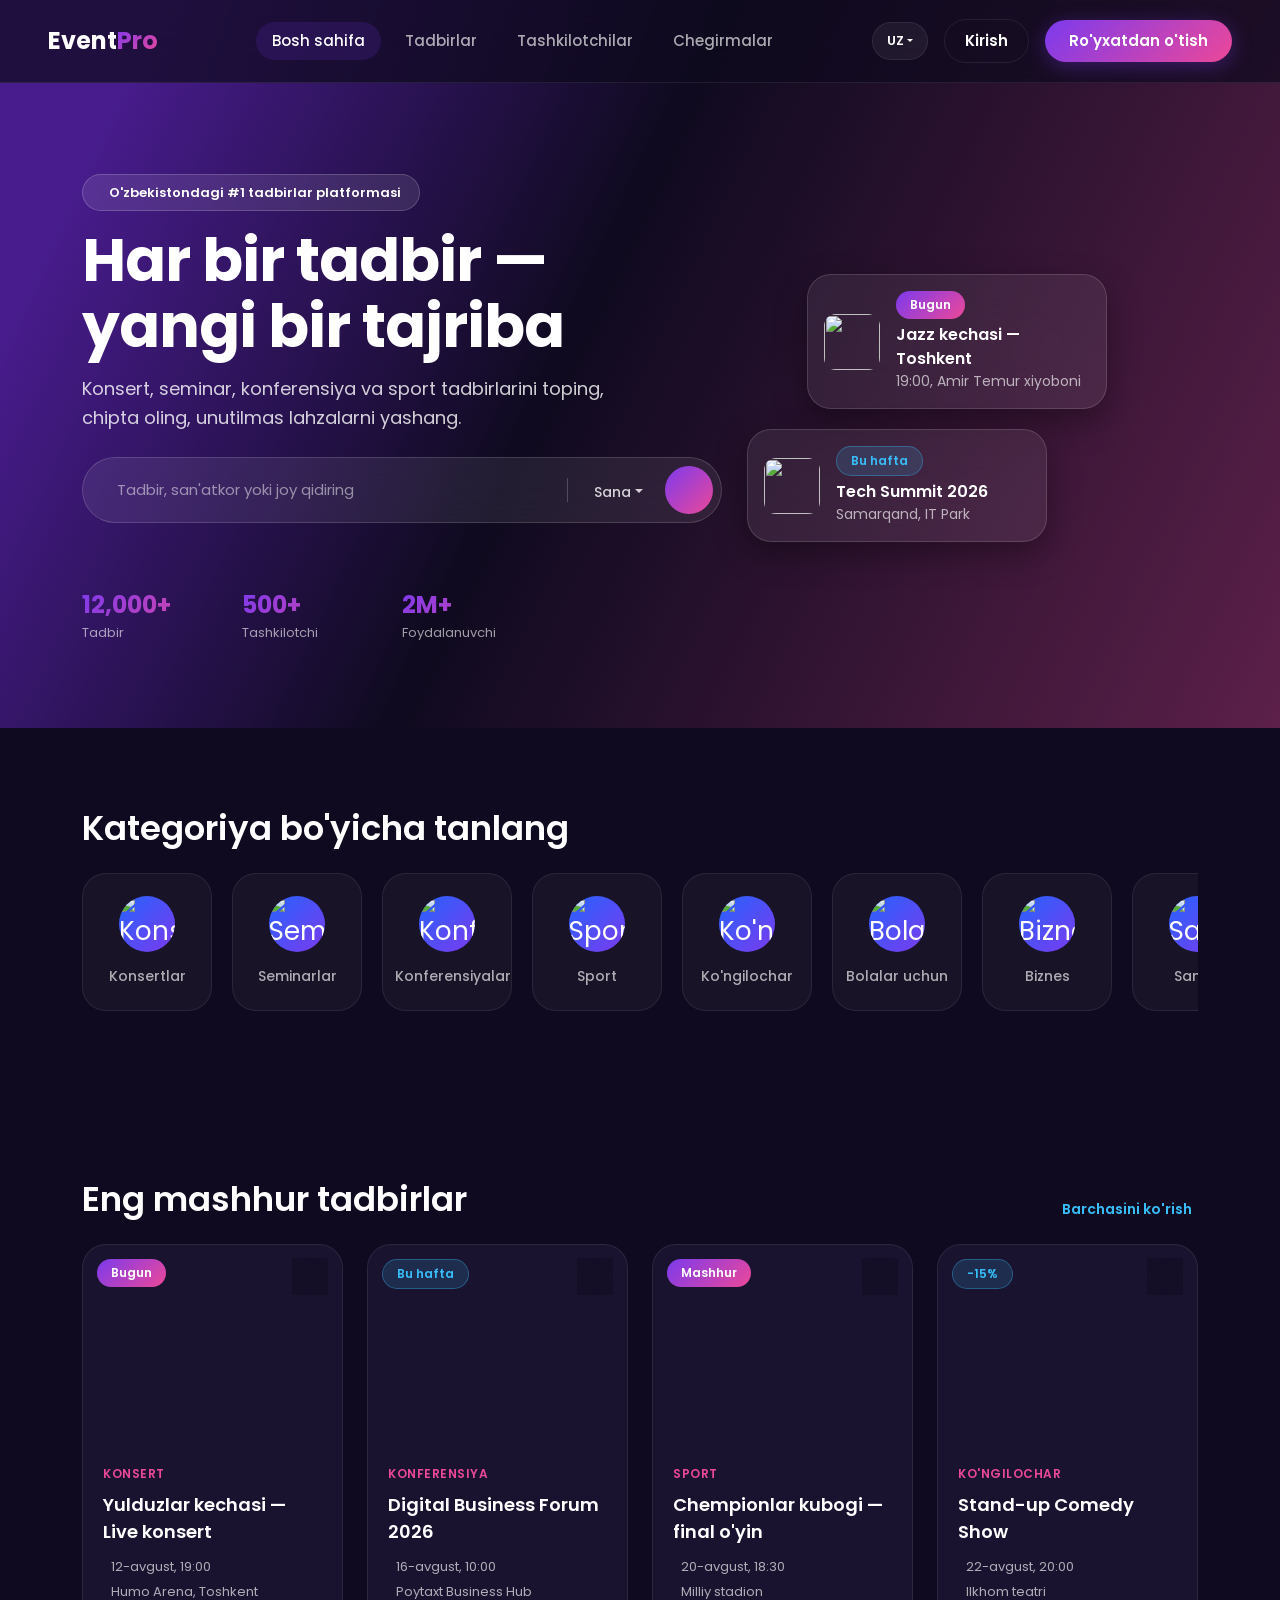
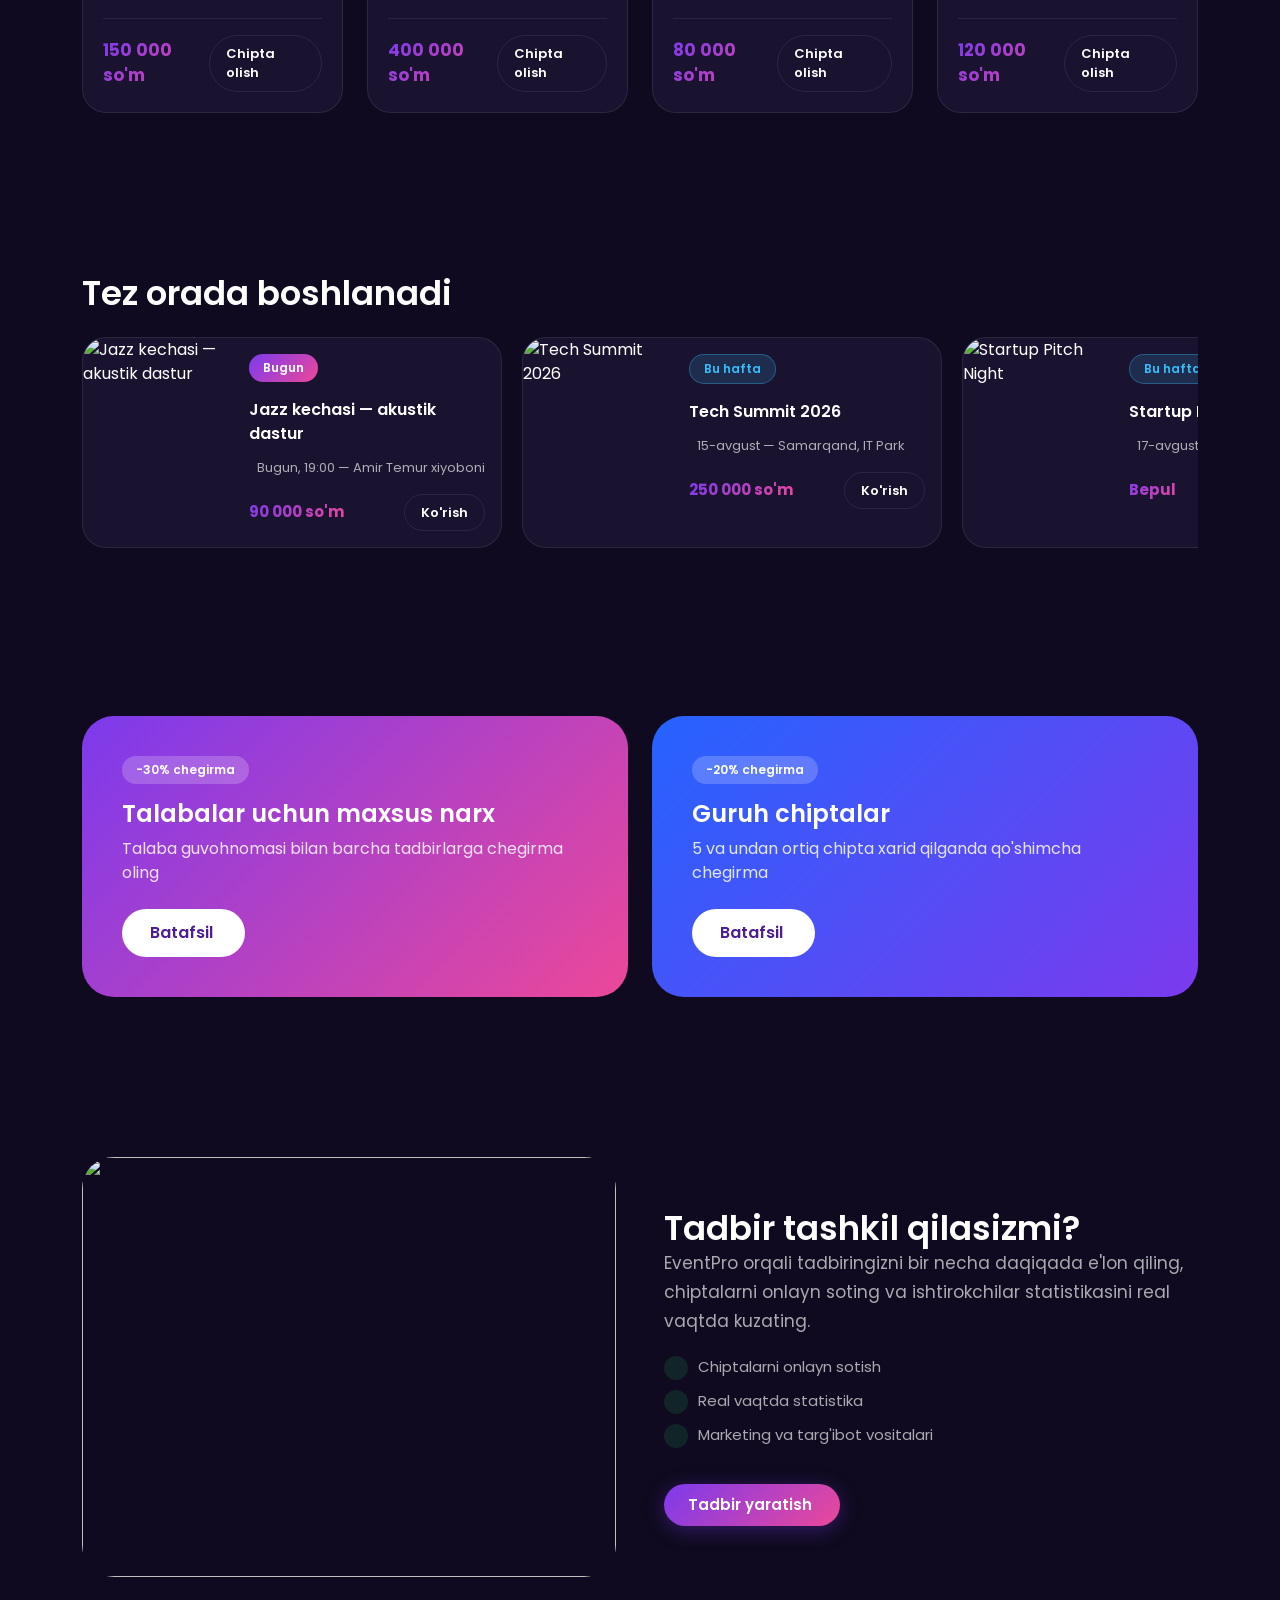
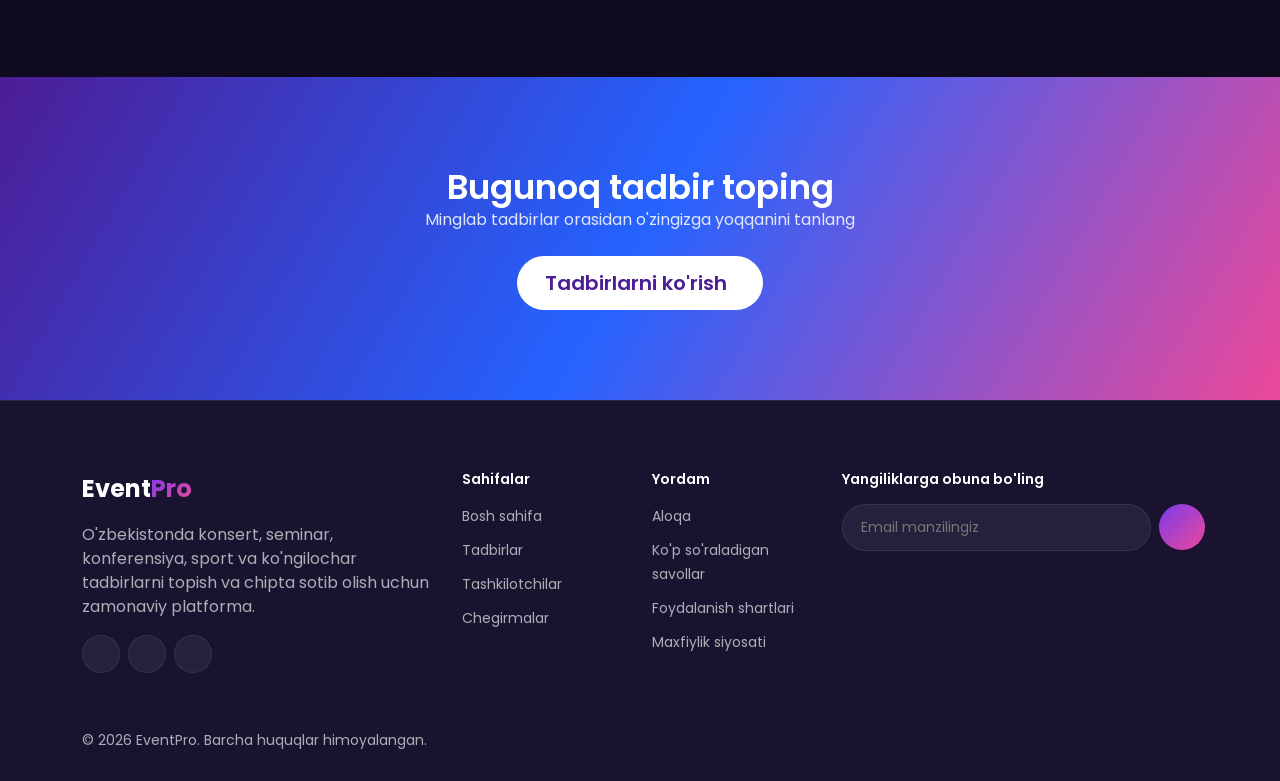
==== commit 945c713b: "Fix footer social icons" ====
--- a/index.html
+++ b/index.html
@@ -8,8 +8,7 @@
   <link rel="preconnect" href="https://fonts.googleapis.com">
   <link href="https://fonts.googleapis.com/css2?family=Poppins:wght@400;500;600;700;800&display=swap" rel="stylesheet">
   <link href="https://cdn.jsdelivr.net/npm/bootstrap@5.3.3/dist/css/bootstrap.min.css" rel="stylesheet">
-  <link rel="stylesheet"
-    href="https://cdnjs.cloudflare.com/ajax/libs/tabler-icons/2.47.0/iconfont/tabler-icons.min.css">
+  <link rel="stylesheet" href="https://cdn.jsdelivr.net/npm/@tabler/icons-webfont@2.47.0/tabler-icons.min.css">
   <link rel="stylesheet" href="style.css">
 </head>
 
